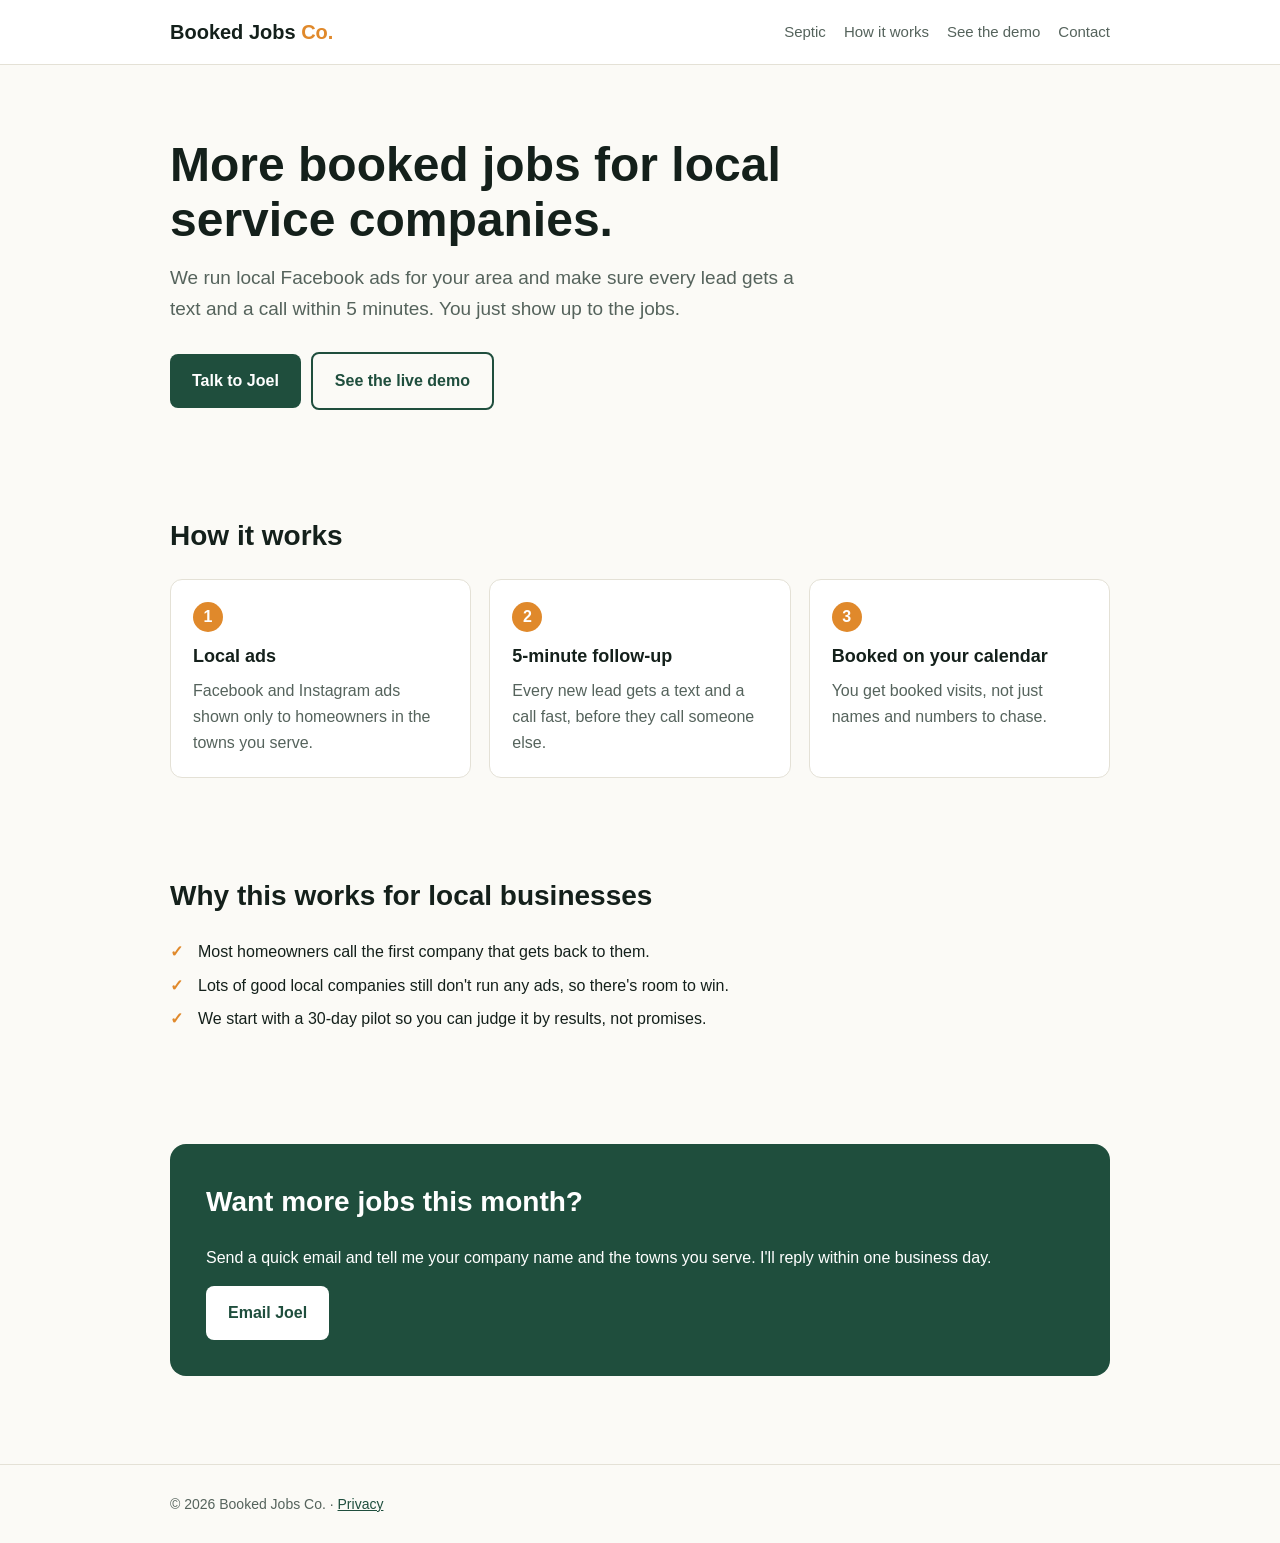
==== index.html @ b3d2ad51 "Add files via upload" ====
<!doctype html><html lang="en"><head><meta charset="utf-8"><meta name="viewport" content="width=device-width,initial-scale=1">
<title>Booked Jobs Co. | More booked jobs for local service companies</title>
<meta name="description" content="Booked Jobs Co. helps local home service companies get more booked jobs with local Facebook ads and fast lead follow-up.">
<link rel="stylesheet" href="style.css"></head><body>
<header><div class="wrap"><a class="logo" href="/">Booked Jobs <span>Co.</span></a><nav><a href="/septic.html">Septic</a><a href="#how">How it works</a><a href="/pilot.html">See the demo</a><a href="#contact">Contact</a></nav></div></header>
<main>
<div class="hero"><div class="wrap">
<h1>More booked jobs for local service companies.</h1>
<p>We run local Facebook ads for your area and make sure every lead gets a text and a call within 5 minutes. You just show up to the jobs.</p>
<a class="btn" href="#contact">Talk to Joel</a><a class="btn alt" href="/pilot.html">See the live demo</a>
</div></div>
<section id="how"><div class="wrap"><h2>How it works</h2><div class="grid">
<div class="card"><div class="n">1</div><h3>Local ads</h3><p>Facebook and Instagram ads shown only to homeowners in the towns you serve.</p></div>
<div class="card"><div class="n">2</div><h3>5-minute follow-up</h3><p>Every new lead gets a text and a call fast, before they call someone else.</p></div>
<div class="card"><div class="n">3</div><h3>Booked on your calendar</h3><p>You get booked visits, not just names and numbers to chase.</p></div>
</div></div></section>
<section><div class="wrap"><h2>Why this works for local businesses</h2><ul class="check">
<li>Most homeowners call the first company that gets back to them.</li>
<li>Lots of good local companies still don't run any ads, so there's room to win.</li>
<li>We start with a 30-day pilot so you can judge it by results, not promises.</li>
</ul></div></section>
<section id="contact"><div class="wrap"><div class="band"><h2>Want more jobs this month?</h2>
<p>Send a quick email and tell me your company name and the towns you serve. I'll reply within one business day.</p>
<a class="btn" href="mailto:joel.nnamani@bookedjobshq.com?subject=More%20booked%20jobs">Email Joel</a></div></div></section>
</main>
<footer><div class="wrap">© 2026 Booked Jobs Co. · <a href="/privacy.html">Privacy</a></div></footer>
</body></html>
---- style.css ----
:root{--ink:#14201b;--muted:#55635c;--bg:#fbfaf6;--card:#fff;--line:#e4e1d6;--brand:#1f4e3d;--accent:#e0892b}
*{box-sizing:border-box}body{margin:0;font-family:-apple-system,BlinkMacSystemFont,"Segoe UI",Roboto,Helvetica,Arial,sans-serif;color:var(--ink);background:var(--bg);line-height:1.6}
a{color:var(--brand)}.wrap{max-width:980px;margin:0 auto;padding:0 20px}
header{border-bottom:1px solid var(--line);background:#fff}header .wrap{display:flex;justify-content:space-between;align-items:center;height:64px}
.logo{font-weight:800;font-size:20px;text-decoration:none;color:var(--ink)}.logo span{color:var(--accent)}
nav a{margin-left:18px;text-decoration:none;color:var(--muted);font-size:15px}
.hero{padding:72px 0 56px}.hero h1{font-size:clamp(30px,5vw,48px);line-height:1.15;margin:0 0 16px;max-width:760px}
.hero p{font-size:19px;color:var(--muted);max-width:640px;margin:0 0 28px}
.btn{display:inline-block;background:var(--brand);color:#fff;padding:14px 22px;border-radius:8px;text-decoration:none;font-weight:600}
.btn.alt{background:transparent;color:var(--brand);border:2px solid var(--brand);margin-left:10px}
section{padding:48px 0}h2{font-size:28px;margin:0 0 20px}
.grid{display:grid;grid-template-columns:repeat(auto-fit,minmax(240px,1fr));gap:18px}
.card{background:var(--card);border:1px solid var(--line);border-radius:12px;padding:22px}.card h3{margin:0 0 8px;font-size:18px}.card p{margin:0;color:var(--muted)}
.n{display:inline-block;width:30px;height:30px;border-radius:50%;background:var(--accent);color:#fff;text-align:center;line-height:30px;font-weight:700;margin-bottom:10px}
.band{background:var(--brand);color:#fff;border-radius:16px;padding:36px}.band a.btn{background:#fff;color:var(--brand)}
ul.check{padding-left:0;list-style:none}ul.check li{padding-left:28px;position:relative;margin:8px 0}ul.check li:before{content:"✓";position:absolute;left:0;color:var(--accent);font-weight:800}
footer{border-top:1px solid var(--line);padding:28px 0;color:var(--muted);font-size:14px;margin-top:40px}
.logo{white-space:nowrap}@media(max-width:560px){.btn.alt{margin:10px 0 0}nav a{margin-left:12px;font-size:14px}nav a[href="#how"],nav a[href="#pilot"]{display:none}}
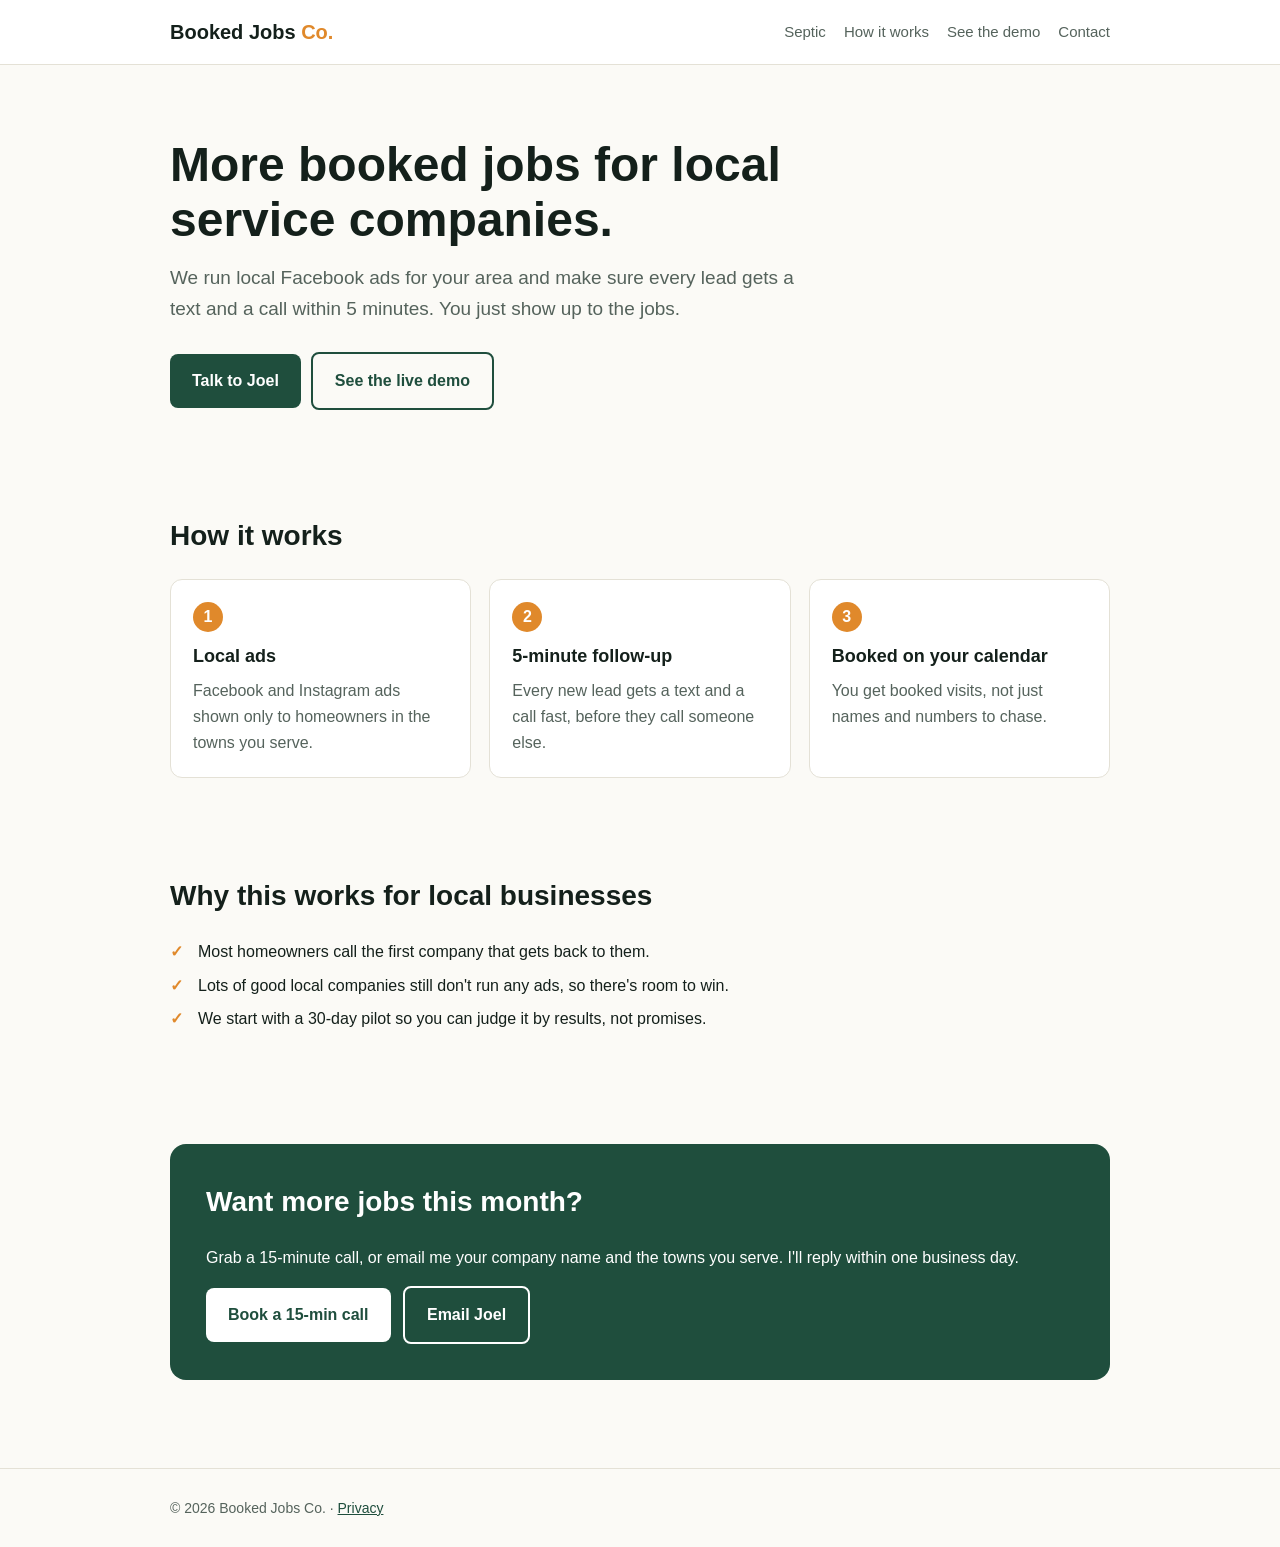
==== commit 85609c6f: "Add files via upload" ====
--- a/index.html
+++ b/index.html
@@ -20,8 +20,8 @@
 <li>We start with a 30-day pilot so you can judge it by results, not promises.</li>
 </ul></div></section>
 <section id="contact"><div class="wrap"><div class="band"><h2>Want more jobs this month?</h2>
-<p>Send a quick email and tell me your company name and the towns you serve. I'll reply within one business day.</p>
-<a class="btn" href="mailto:joel.nnamani@bookedjobshq.com?subject=More%20booked%20jobs">Email Joel</a></div></div></section>
+<p>Grab a 15-minute call, or email me your company name and the towns you serve. I'll reply within one business day.</p>
+<a class="btn" href="https://calendly.com/joel-nnamani-bookedjobshq/pilot-chat" target="_blank" rel="noopener">Book a 15-min call</a> <a class="btn ghost" href="mailto:joel.nnamani@bookedjobshq.com?subject=More%20booked%20jobs">Email Joel</a></div></div></section>
 </main>
 <footer><div class="wrap">© 2026 Booked Jobs Co. · <a href="/privacy.html">Privacy</a></div></footer>
 </body></html>
--- a/style.css
+++ b/style.css
@@ -16,3 +16,4 @@
 ul.check{padding-left:0;list-style:none}ul.check li{padding-left:28px;position:relative;margin:8px 0}ul.check li:before{content:"✓";position:absolute;left:0;color:var(--accent);font-weight:800}
 footer{border-top:1px solid var(--line);padding:28px 0;color:var(--muted);font-size:14px;margin-top:40px}
 .logo{white-space:nowrap}@media(max-width:560px){.btn.alt{margin:10px 0 0}nav a{margin-left:12px;font-size:14px}nav a[href="#how"],nav a[href="#pilot"]{display:none}}
+.band a.btn.ghost{background:transparent;color:#fff;border:2px solid #fff;margin-left:8px}@media(max-width:560px){.band a.btn.ghost{margin:10px 0 0}}
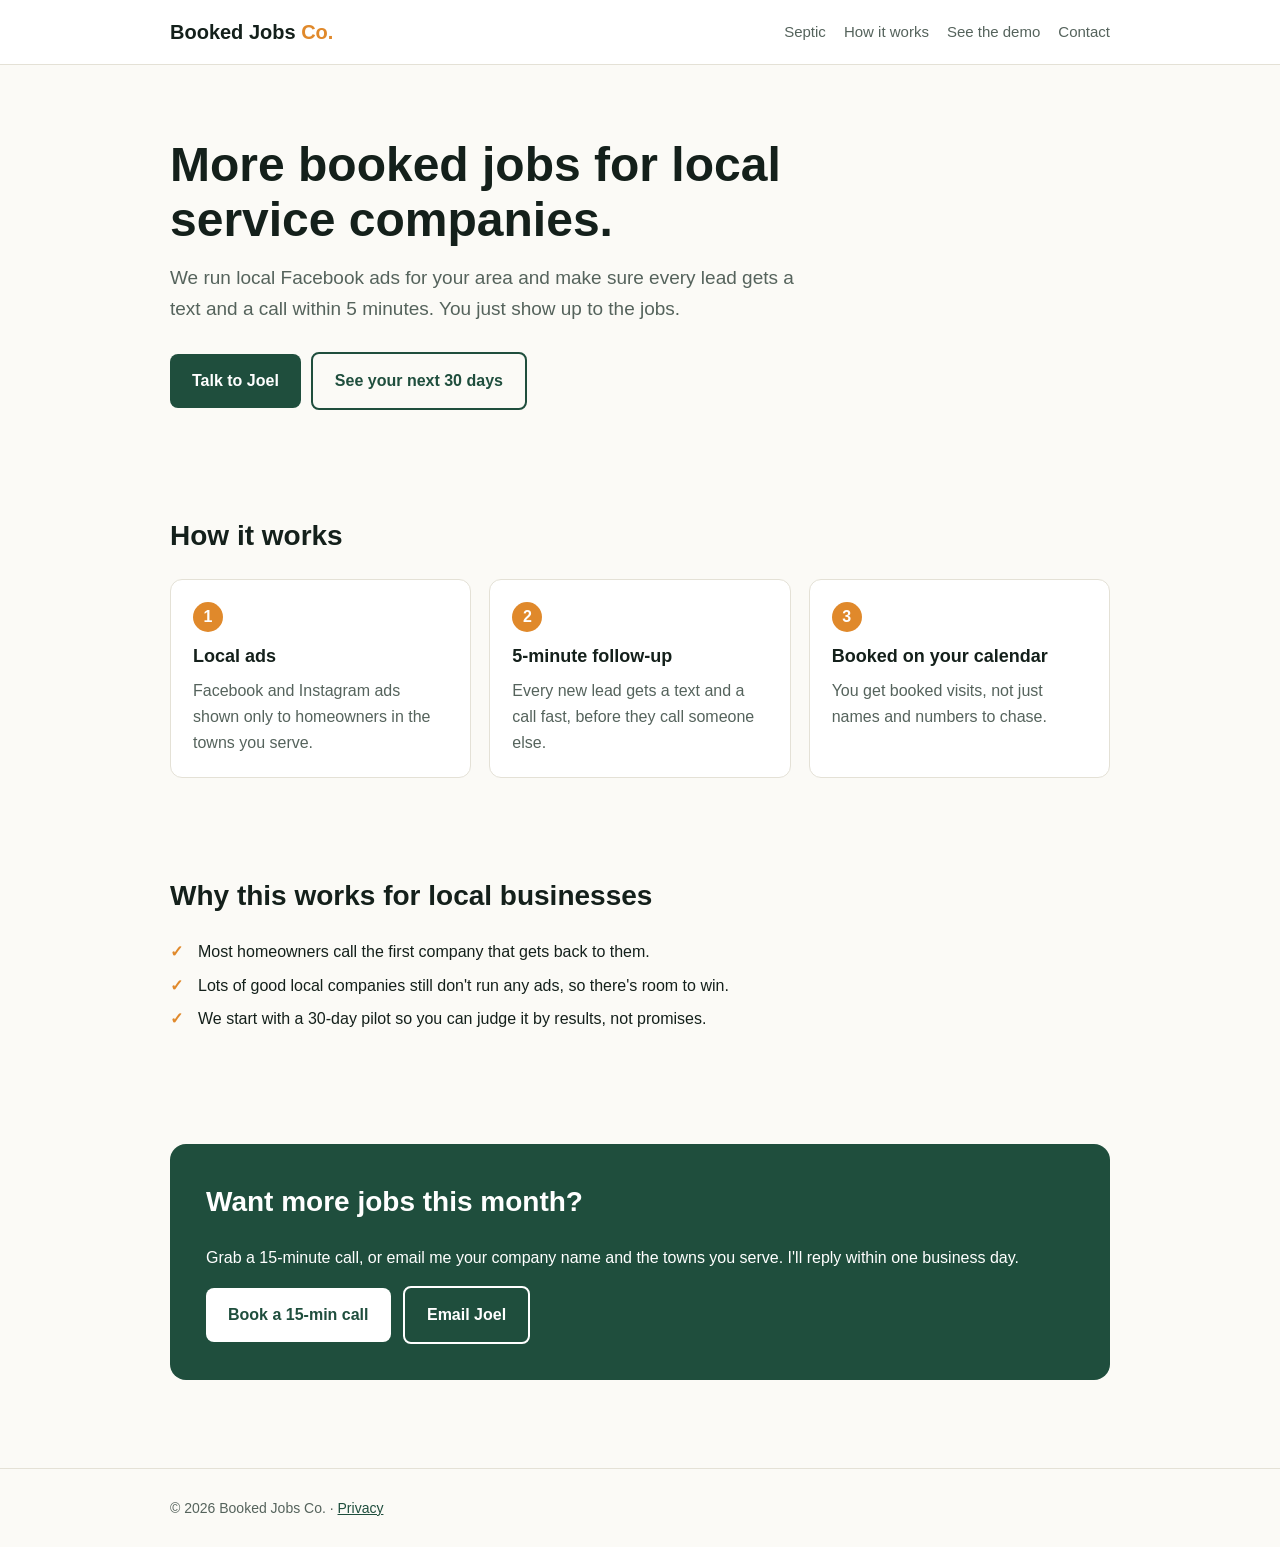
==== commit 19f72374: "Add files via upload" ====
--- a/index.html
+++ b/index.html
@@ -2,12 +2,12 @@
 <title>Booked Jobs Co. | More booked jobs for local service companies</title>
 <meta name="description" content="Booked Jobs Co. helps local home service companies get more booked jobs with local Facebook ads and fast lead follow-up.">
 <link rel="stylesheet" href="style.css"></head><body>
-<header><div class="wrap"><a class="logo" href="/">Booked Jobs <span>Co.</span></a><nav><a href="/septic.html">Septic</a><a href="#how">How it works</a><a href="/pilot.html">See the demo</a><a href="#contact">Contact</a></nav></div></header>
+<header><div class="wrap"><a class="logo" href="/">Booked Jobs <span>Co.</span></a><nav><a href="/septic.html">Septic</a><a href="#how">How it works</a><a href="/demo">See the demo</a><a href="#contact">Contact</a></nav></div></header>
 <main>
 <div class="hero"><div class="wrap">
 <h1>More booked jobs for local service companies.</h1>
 <p>We run local Facebook ads for your area and make sure every lead gets a text and a call within 5 minutes. You just show up to the jobs.</p>
-<a class="btn" href="#contact">Talk to Joel</a><a class="btn alt" href="/pilot.html">See the live demo</a>
+<a class="btn" href="#contact">Talk to Joel</a><a class="btn alt" href="/demo">See your next 30 days</a>
 </div></div>
 <section id="how"><div class="wrap"><h2>How it works</h2><div class="grid">
 <div class="card"><div class="n">1</div><h3>Local ads</h3><p>Facebook and Instagram ads shown only to homeowners in the towns you serve.</p></div>
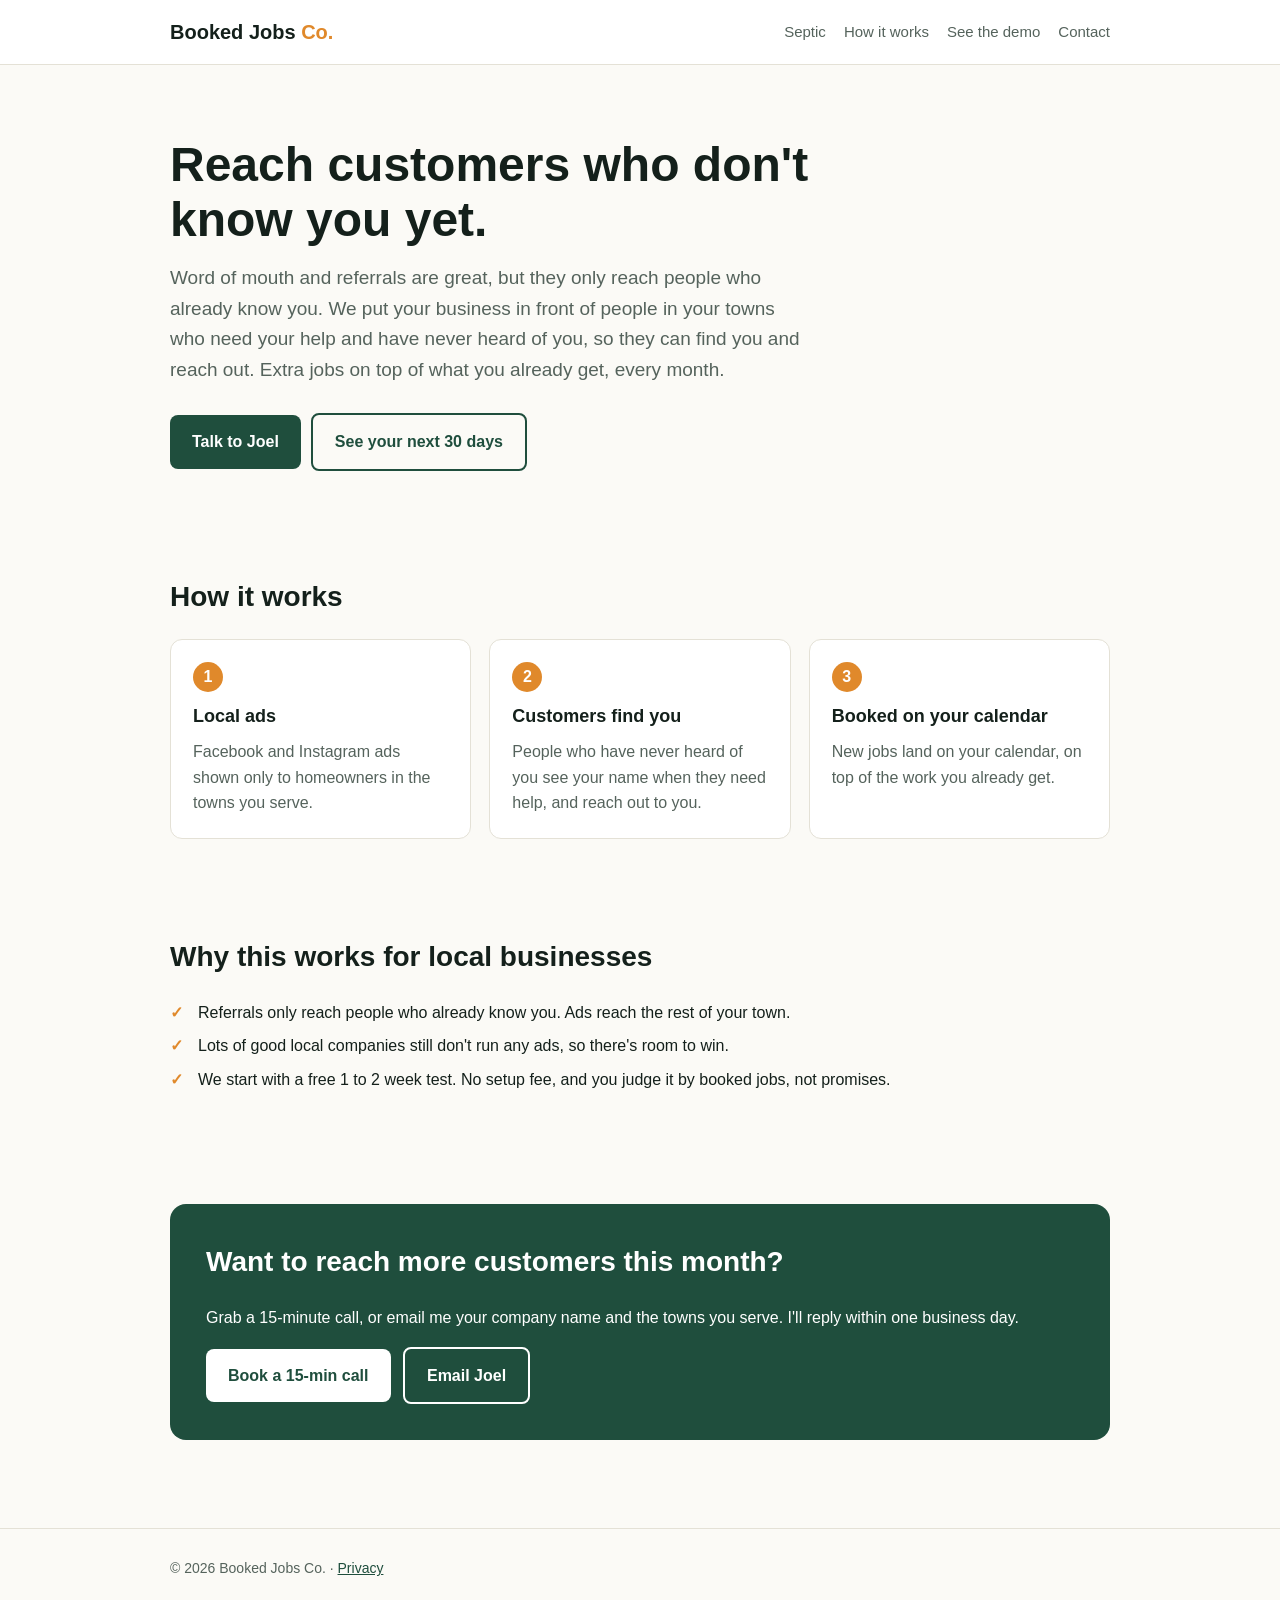
==== commit 24e0a8af: "Reach angle copy, Vera pages, QA fixes" ====
--- a/index.html
+++ b/index.html
@@ -1,27 +1,27 @@
 <!doctype html><html lang="en"><head><meta charset="utf-8"><meta name="viewport" content="width=device-width,initial-scale=1">
 <title>Booked Jobs Co. | More booked jobs for local service companies</title>
-<meta name="description" content="Booked Jobs Co. helps local home service companies get more booked jobs with local Facebook ads and fast lead follow-up.">
-<link rel="stylesheet" href="style.css"></head><body>
-<header><div class="wrap"><a class="logo" href="/">Booked Jobs <span>Co.</span></a><nav><a href="/septic.html">Septic</a><a href="#how">How it works</a><a href="/demo">See the demo</a><a href="#contact">Contact</a></nav></div></header>
+<meta name="description" content="Booked Jobs Co. helps local service businesses get more booked jobs. Most of your work comes from word of mouth and referrals. We put your business in front of people who have never heard of you, so you get extra jobs on top.">
+<link rel="stylesheet" href="/style.css?v=2"><link rel="icon" href="/favicon.ico" sizes="48x48"><link rel="icon" href="/favicon.svg" type="image/svg+xml"><link rel="icon" href="/favicon-32.png" type="image/png" sizes="32x32"><link rel="apple-touch-icon" href="/apple-touch-icon.png"><link rel="manifest" href="/site.webmanifest"><meta name="theme-color" content="#1f4e3d"><script src="/rep.js"></script></head><body>
+<header><div class="wrap"><a class="logo" href="/">Booked Jobs <span>Co.</span></a><nav><a href="/septic">Septic</a><a href="#how">How it works</a><a href="/demo">See the demo</a><a href="#contact">Contact</a></nav></div></header>
 <main>
 <div class="hero"><div class="wrap">
-<h1>More booked jobs for local service companies.</h1>
-<p>We run local Facebook ads for your area and make sure every lead gets a text and a call within 5 minutes. You just show up to the jobs.</p>
-<a class="btn" href="#contact">Talk to Joel</a><a class="btn alt" href="/demo">See your next 30 days</a>
+<h1>Reach customers who don't know you yet.</h1>
+<p>Word of mouth and referrals are great, but they only reach people who already know you. We put your business in front of people in your towns who need your help and have never heard of you, so they can find you and reach out. Extra jobs on top of what you already get, every month.</p>
+<a class="btn" href="#contact">Talk to <span data-rep-name>Joel</span></a><a class="btn alt" href="/demo">See your next 30 days</a>
 </div></div>
 <section id="how"><div class="wrap"><h2>How it works</h2><div class="grid">
 <div class="card"><div class="n">1</div><h3>Local ads</h3><p>Facebook and Instagram ads shown only to homeowners in the towns you serve.</p></div>
-<div class="card"><div class="n">2</div><h3>5-minute follow-up</h3><p>Every new lead gets a text and a call fast, before they call someone else.</p></div>
-<div class="card"><div class="n">3</div><h3>Booked on your calendar</h3><p>You get booked visits, not just names and numbers to chase.</p></div>
+<div class="card"><div class="n">2</div><h3>Customers find you</h3><p>People who have never heard of you see your name when they need help, and reach out to you.</p></div>
+<div class="card"><div class="n">3</div><h3>Booked on your calendar</h3><p>New jobs land on your calendar, on top of the work you already get.</p></div>
 </div></div></section>
 <section><div class="wrap"><h2>Why this works for local businesses</h2><ul class="check">
-<li>Most homeowners call the first company that gets back to them.</li>
+<li>Referrals only reach people who already know you. Ads reach the rest of your town.</li>
 <li>Lots of good local companies still don't run any ads, so there's room to win.</li>
-<li>We start with a 30-day pilot so you can judge it by results, not promises.</li>
+<li>We start with a free 1 to 2 week test. No setup fee, and you judge it by booked jobs, not promises.</li>
 </ul></div></section>
-<section id="contact"><div class="wrap"><div class="band"><h2>Want more jobs this month?</h2>
-<p>Grab a 15-minute call, or email me your company name and the towns you serve. I'll reply within one business day.</p>
-<a class="btn" href="https://calendly.com/joel-nnamani-bookedjobshq/pilot-chat" target="_blank" rel="noopener">Book a 15-min call</a> <a class="btn ghost" href="mailto:joel.nnamani@bookedjobshq.com?subject=More%20booked%20jobs">Email Joel</a></div></div></section>
+<section id="contact"><div class="wrap"><div class="band"><h2>Want to reach more customers this month?</h2>
+<p>Grab a 15-minute call<span class="rep-email">, or email me your company name and the towns you serve. I'll reply within one business day</span>.</p>
+<a class="btn" href="https://calendly.com/joel-nnamani-bookedjobshq/pilot-chat" target="_blank" rel="noopener">Book a 15-min call</a> <a class="btn ghost" href="mailto:joel.nnamani@bookedjobshq.com?subject=More%20booked%20jobs">Email <span data-rep-name>Joel</span></a></div></div></section>
 </main>
-<footer><div class="wrap">© 2026 Booked Jobs Co. · <a href="/privacy.html">Privacy</a></div></footer>
+<footer><div class="wrap">© 2026 Booked Jobs Co. · <a href="/privacy">Privacy</a></div></footer>
 </body></html>
--- a/style.css
+++ b/style.css
@@ -17,3 +17,5 @@
 footer{border-top:1px solid var(--line);padding:28px 0;color:var(--muted);font-size:14px;margin-top:40px}
 .logo{white-space:nowrap}@media(max-width:560px){.btn.alt{margin:10px 0 0}nav a{margin-left:12px;font-size:14px}nav a[href="#how"],nav a[href="#pilot"]{display:none}}
 .band a.btn.ghost{background:transparent;color:#fff;border:2px solid #fff;margin-left:8px}@media(max-width:560px){.band a.btn.ghost{margin:10px 0 0}}
+nav a{white-space:nowrap}section[id]{scroll-margin-top:16px}
+@media(max-width:560px){header .wrap{height:auto;flex-wrap:wrap;row-gap:6px;padding-top:12px;padding-bottom:10px}header nav{width:100%;display:flex;gap:16px}header nav a{margin-left:0}}
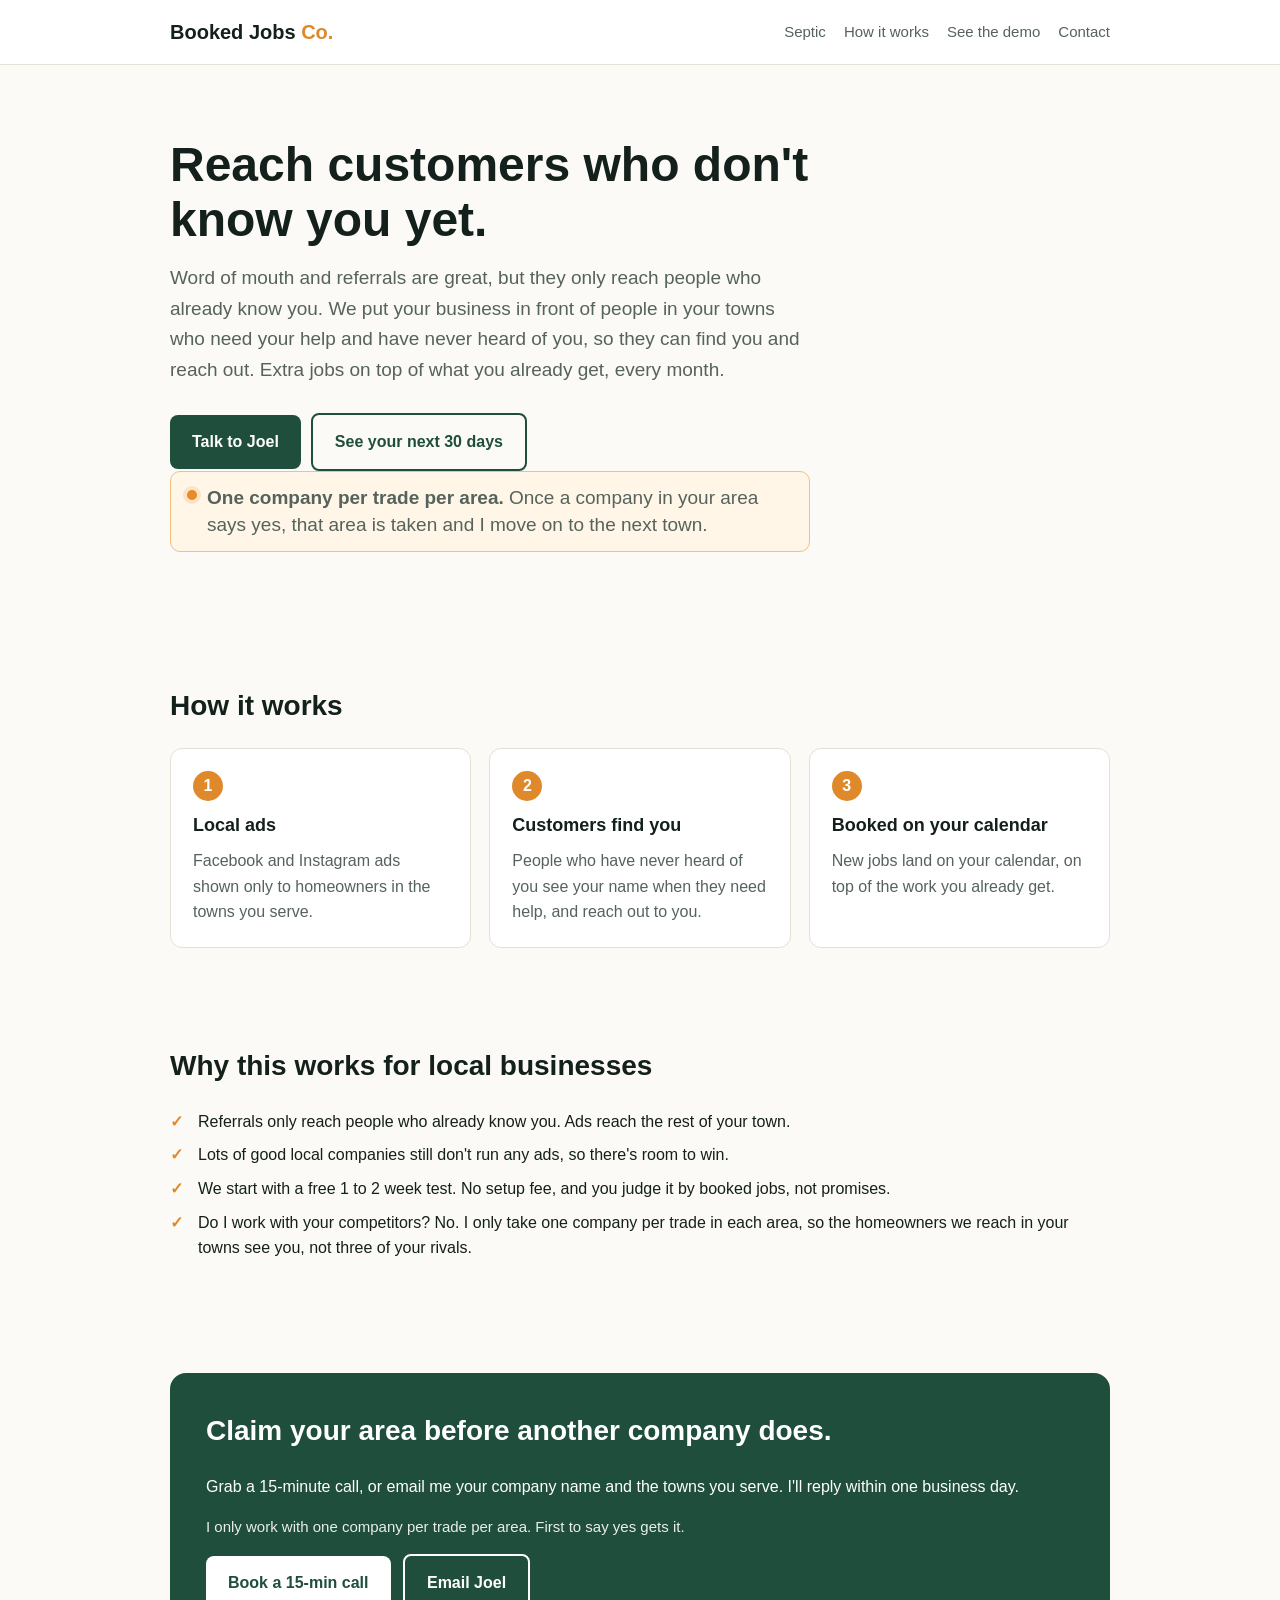
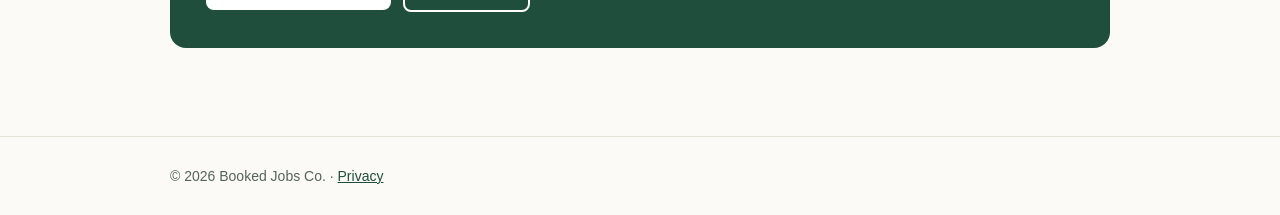
==== commit 8b37e16b: "One company per area across all pages" ====
--- a/index.html
+++ b/index.html
@@ -1,13 +1,14 @@
 <!doctype html><html lang="en"><head><meta charset="utf-8"><meta name="viewport" content="width=device-width,initial-scale=1">
 <title>Booked Jobs Co. | More booked jobs for local service companies</title>
 <meta name="description" content="Booked Jobs Co. helps local service businesses get more booked jobs. Most of your work comes from word of mouth and referrals. We put your business in front of people who have never heard of you, so you get extra jobs on top.">
-<link rel="stylesheet" href="/style.css?v=2"><link rel="icon" href="/favicon.ico" sizes="48x48"><link rel="icon" href="/favicon.svg" type="image/svg+xml"><link rel="icon" href="/favicon-32.png" type="image/png" sizes="32x32"><link rel="apple-touch-icon" href="/apple-touch-icon.png"><link rel="manifest" href="/site.webmanifest"><meta name="theme-color" content="#1f4e3d"><script src="/rep.js"></script></head><body>
+<link rel="stylesheet" href="/style.css?v=3"><link rel="icon" href="/favicon.ico" sizes="48x48"><link rel="icon" href="/favicon.svg" type="image/svg+xml"><link rel="icon" href="/favicon-32.png" type="image/png" sizes="32x32"><link rel="apple-touch-icon" href="/apple-touch-icon.png"><link rel="manifest" href="/site.webmanifest"><meta name="theme-color" content="#1f4e3d"><script src="/rep.js"></script></head><body>
 <header><div class="wrap"><a class="logo" href="/">Booked Jobs <span>Co.</span></a><nav><a href="/septic">Septic</a><a href="#how">How it works</a><a href="/demo">See the demo</a><a href="#contact">Contact</a></nav></div></header>
 <main>
 <div class="hero"><div class="wrap">
 <h1>Reach customers who don't know you yet.</h1>
 <p>Word of mouth and referrals are great, but they only reach people who already know you. We put your business in front of people in your towns who need your help and have never heard of you, so they can find you and reach out. Extra jobs on top of what you already get, every month.</p>
 <a class="btn" href="#contact">Talk to <span data-rep-name>Joel</span></a><a class="btn alt" href="/demo">See your next 30 days</a>
+<p class="area-lock"><span><b>One company per trade per area.</b> Once a company in <span data-town="your area">your area</span> says yes, that area is taken and I move on to the next town.</span></p>
 </div></div>
 <section id="how"><div class="wrap"><h2>How it works</h2><div class="grid">
 <div class="card"><div class="n">1</div><h3>Local ads</h3><p>Facebook and Instagram ads shown only to homeowners in the towns you serve.</p></div>
@@ -18,9 +19,11 @@
 <li>Referrals only reach people who already know you. Ads reach the rest of your town.</li>
 <li>Lots of good local companies still don't run any ads, so there's room to win.</li>
 <li>We start with a free 1 to 2 week test. No setup fee, and you judge it by booked jobs, not promises.</li>
+<li>Do I work with your competitors? No. I only take one company per trade in each area, so the homeowners we reach in your towns see you, not three of your rivals.</li>
 </ul></div></section>
-<section id="contact"><div class="wrap"><div class="band"><h2>Want to reach more customers this month?</h2>
+<section id="contact"><div class="wrap"><div class="band"><h2>Claim <span data-town="your area">your area</span> before another company does.</h2>
 <p>Grab a 15-minute call<span class="rep-email">, or email me your company name and the towns you serve. I'll reply within one business day</span>.</p>
+<p class="area-note">I only work with one company per trade per area. First to say yes gets it.</p>
 <a class="btn" href="https://calendly.com/joel-nnamani-bookedjobshq/pilot-chat" target="_blank" rel="noopener">Book a 15-min call</a> <a class="btn ghost" href="mailto:joel.nnamani@bookedjobshq.com?subject=More%20booked%20jobs">Email <span data-rep-name>Joel</span></a></div></div></section>
 </main>
 <footer><div class="wrap">© 2026 Booked Jobs Co. · <a href="/privacy">Privacy</a></div></footer>
--- a/style.css
+++ b/style.css
@@ -19,3 +19,7 @@
 .band a.btn.ghost{background:transparent;color:#fff;border:2px solid #fff;margin-left:8px}@media(max-width:560px){.band a.btn.ghost{margin:10px 0 0}}
 nav a{white-space:nowrap}section[id]{scroll-margin-top:16px}
 @media(max-width:560px){header .wrap{height:auto;flex-wrap:wrap;row-gap:6px;padding-top:12px;padding-bottom:10px}header nav{width:100%;display:flex;gap:16px}header nav a{margin-left:0}}
+
+.area-lock{display:flex;gap:10px;align-items:flex-start;max-width:640px;margin:22px 0 0;padding:12px 16px;border-radius:10px;background:#fff6e8;border:1px solid #f1c27d;color:#5a3b0c;font-size:15px;line-height:1.45}
+.area-lock:before{content:"";flex:0 0 10px;height:10px;margin-top:6px;border-radius:50%;background:#e8892b;box-shadow:0 0 0 4px rgba(232,137,43,.18)}
+.band .area-note{opacity:.9;font-size:15px;margin-top:14px}
